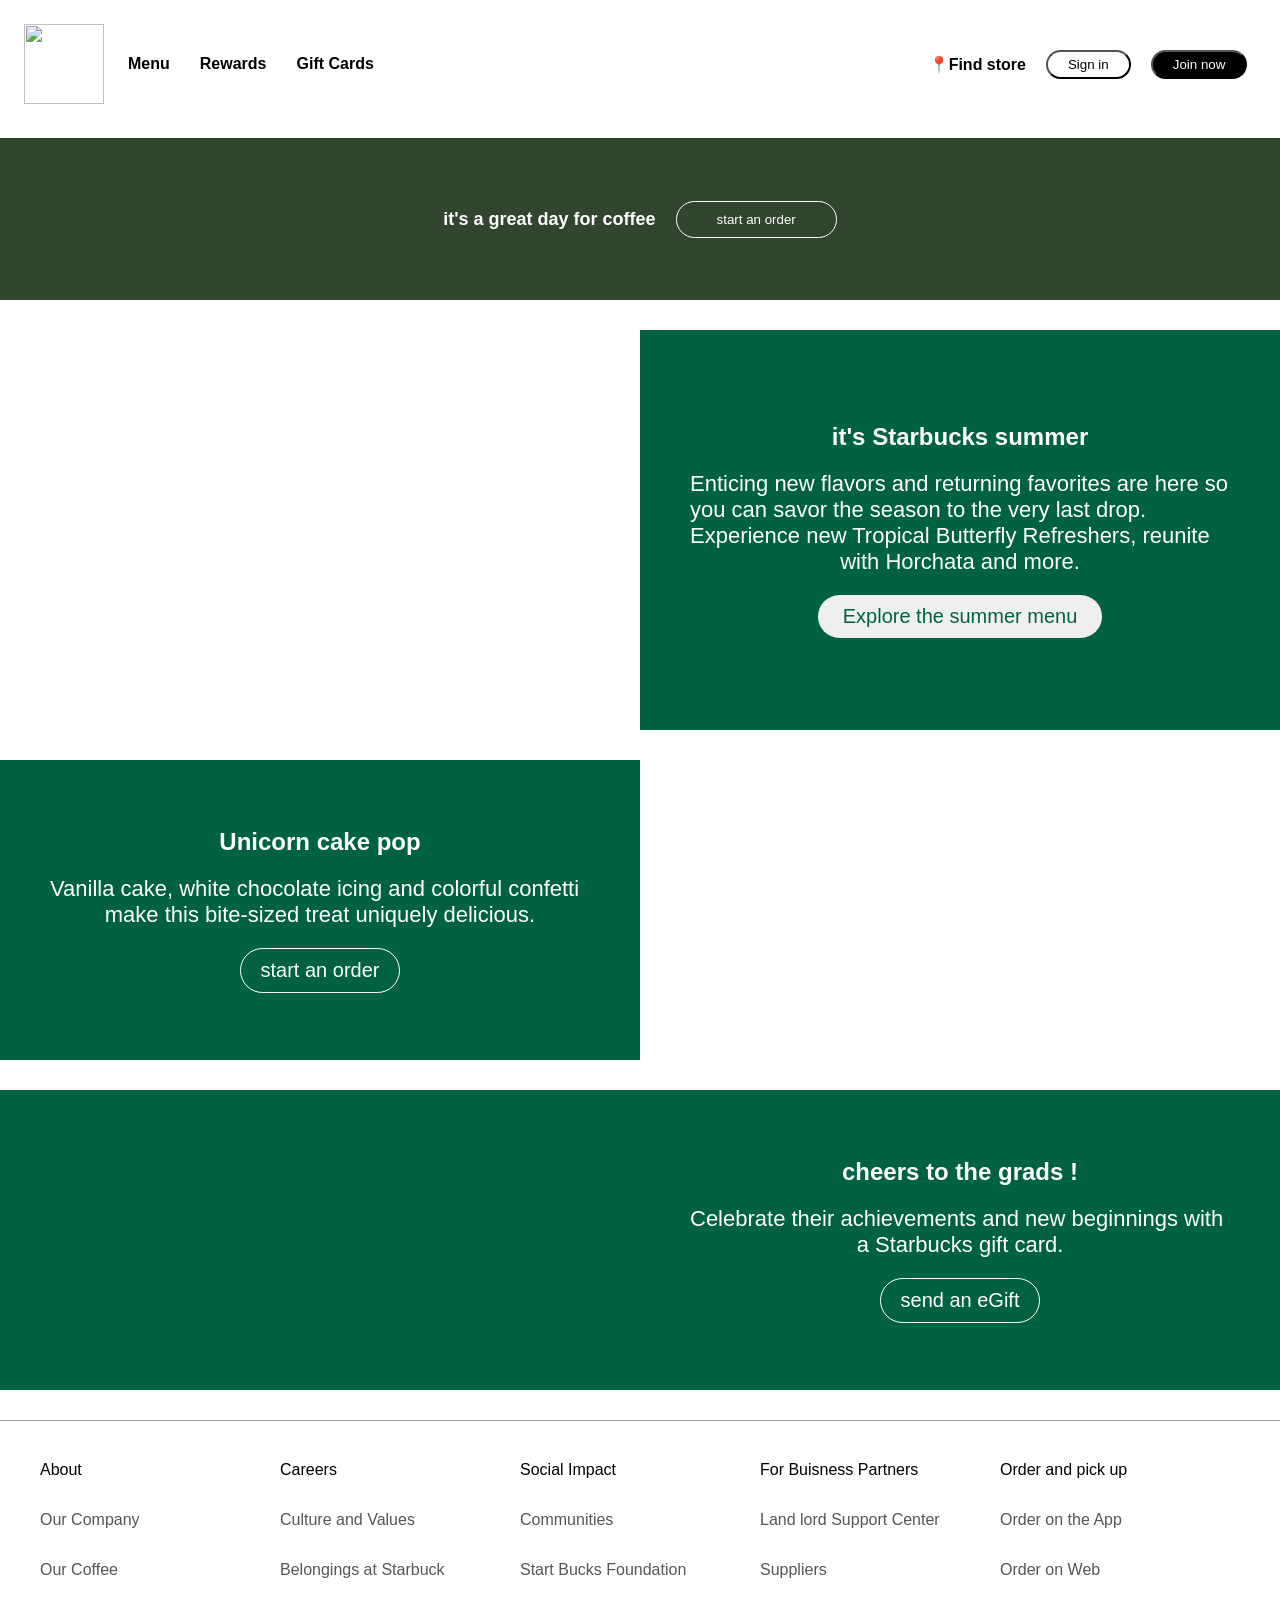
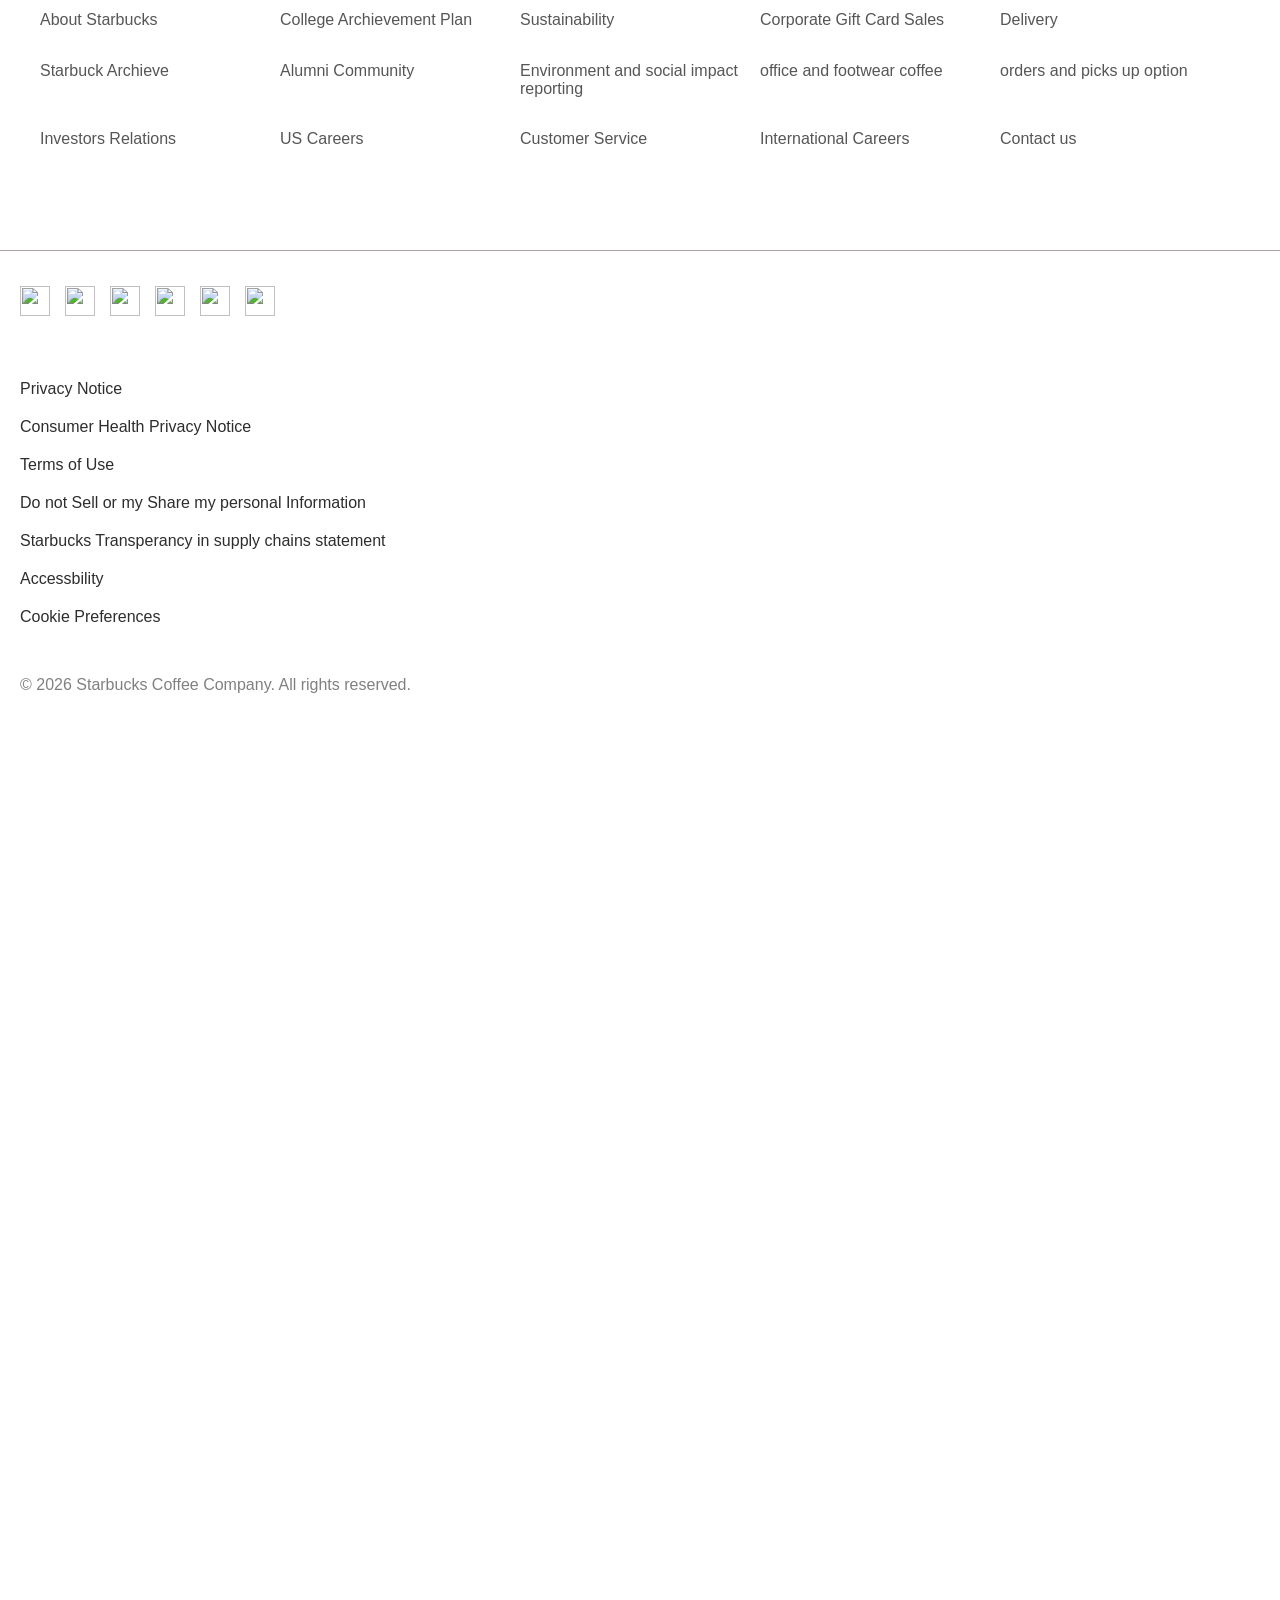
==== index.html @ 0641db35 "Add files via upload" ====
<!DOCTYPE html>
<html lang="en">
<head>
    <meta charset="UTF-8">
    <meta name="viewport" content="width=device-width, initial-scale=1.0">
    <title>Document</title>
    <link rel="stylesheet" href="./style.css">
</head>

<body>

    <header>
        <aside class="aside1">
            <img src="https://images.seeklogo.com/logo-png/16/1/starbucks-logo-png_seeklogo-168511.png" alt="">
        </aside>
        <div class="headcontainer">
        <nav>

            <ul>
                <li><a href="">Menu</a></li>
                <li><a href="">Rewards</a></li>
                <li><a href="">Gift Cards</a></li>
            </ul>

        </nav>
        </div>
        <div class="headcontainer2">
        <aside class="aside2">
            <a href="" id="find">📍Find store</a>
            <button>Sign in</button>
            <button>Join now</button>
        </aside>
        </div>
    </header>
    <main>
        <h2>it's a great day for coffee</h2>
        <button>start an order</button>
    </main>
    <section>
        <div class="child" id="child-1"> </div>
        <div class="child" id="child-2">
            <h2>it's Starbucks summer</h2>
            <p class="para">Enticing new flavors and returning favorites are here
            so you can savor the season to the very last drop.
            Experience new Tropical Butterfly Refreshers, reunite
            with Horchata and more.</p>
            <button>Explore the summer menu</button>
        </div>
        <div class="child" id="child-3">
            <h2>Unicorn cake pop</h2>
            <p class="para">Vanilla cake, white chocolate icing and colorful
                confetti make this bite-sized treat uniquely delicious.
            </p>
            <button>start an order</button>
        </div>
        <div class="child" id="child-4"></div>
        <div class="child" id="child-5"></div>
        <div class="child" id="child-6">
            <h2>cheers to the grads !</h2>
            <p class="para">Celebrate their achievements and new beginnings
                with a Starbucks gift card.
            </p>
            <button>send an eGift</button>
        </div>
        
        <div class="child" id="child-7">
            <h4>About</h4>
            <h4>Careers</h4>
            <h4>Social Impact</h4>
            <h4>For Buisness Partners</h4>
            <h4>Order and pick up</h4>
            <a>Our Company</a>
            <a>Culture and Values</a>
            <a>Communities</a>
            <a>Land lord Support Center</a>
            <a>Order on the App</a>
            <a>Our Coffee</a>
            <a>Belongings at Starbuck</a>
            <a>Start Bucks Foundation</a>
            <a>Suppliers</a>
            <a>Order on Web</a>
            <a>About Starbucks</a>
            <a>College Archievement Plan</a>
            <a>Sustainability</a>
            <a>Corporate Gift Card Sales</a>
            <a>Delivery</a>
            <a>Starbuck Archieve</a>
            <a>Alumni Community</a>
            <a>Environment and social impact reporting</a>
            <a>office and footwear coffee</a>
            <a>orders and picks up option</a>
            <a>Investors Relations</a>
            <a>US Careers</a>
            <a>Customer Service</a>
            <a>International Careers</a>
            <a>Contact us</a>
        </div>
        <div class="child" id="child-8">
            <img src="https://w7.pngwing.com/pngs/879/271/png-transparent-spotify-computer-icons-streaming-media-music-home-icons-hand-logo-music-download.png" alt="">
            <img src="https://e7.pngegg.com/pngimages/634/843/png-clipart-facebook-logo-computer-icons-facebook-facebook-computer-logo.png" alt="">
            <img src="https://www.logologo.com/freelogos/Circular-Pinterest-icon-black.png" alt="">
            <img src="https://image.similarpng.com/file/similarpng/very-thumbnail/2020/07/Instagram-black-and-white-logo-vector-png-(5).png" alt="">
            <img src="https://i.pinimg.com/736x/20/b4/01/20b4013da88d3320bf2b70dad6da27f1.jpg" alt="" id="youtube">
            <img src="https://upload.wikimedia.org/wikipedia/commons/thumb/0/01/X-Logo-Round-Color.png/500px-X-Logo-Round-Color.png" alt="" id="x">
        </div>
        <div class="child" id="child-9">
            <a href="#" id="lastpara">Privacy Notice</a>
            <a href="#" id="lastpara">Consumer Health Privacy Notice</a>
            <a href="#" id="lastpara">Terms of Use</a>
            <a href="#" id="lastpara">Do not Sell or my Share my personal Information </a>
            <a href="#" id="lastpara">Starbucks Transperancy in supply chains statement</a>
            <a href="#" id="lastpara">Accessbility</a>
            <a href="#" id="lastpara">Cookie Preferences</a>
            <p id="footer">© 2026 Starbucks Coffee Company. All rights reserved.</p>
        </div>
    </section>
</body>
</html>
---- style.css ----
*{
    padding: 0px;
    margin: 0px;
    box-sizing: border-box;
    font-family: Arial, Helvetica, sans-serif;
}
body{
    display: flex;
    justify-content: start;
    align-items:center;
    height: 360vh;
    flex-direction: column;
    gap: 30px;
}
header{
    width: 100%;
    height: 12vh;
    display: flex;
    justify-content: space-evenly;
    align-items: center;
}

main{
    width: 100%;
    height: 18vh;
    display: flex;
    flex-direction: row;
    justify-content: center;
    align-items: center;
    gap: 20px;
    background-color: rgb(50, 70, 47);
    color: white;
    font-size: 12px;
}
ul{
    display: flex;
    justify-content:start;
    align-items:end;
    gap: 30px;
}
a{
    text-decoration: none;
    color: black;
    font-weight: 800;
}

li{
    list-style: none;
}


img{
    width: 80px;
    height: 80px;
}

.aside1{
    width: 10%;
    height: 15vh;
    display: flex;
    justify-content: center;
    align-items: center;
    padding-top: 20px;
}
.headcontainer{
    width: 60%;
    height: 15vh;
    display: flex;
    justify-content: start;
    align-items: center;
    padding-top: 20px;
}
.headcontainer2{
    width: 30%;
    height: 15vh;
    display: flex;
    align-items: center;
    justify-content:space-evenly;
    padding-top: 20px;
}
.aside2>button{
    border-radius: 999px;
    padding: 5px 20px;
    background-color: white;
}
.aside2{
    display: flex;
    justify-content: space-evenly;
    align-items: center;
    gap: 20px;
}
section{
    width: 100%;
    height: 200vh;
    display: grid;
    grid-template-columns: 50% 50%;
    grid-template-rows: 400px 300px 300px 400px 100px 100px;
    gap: 30px 0px;
}
.child{
    background-repeat: no-repeat;
    background-size: cover;
    background-position: top;

}



main>button{
    border-radius: 999px;
    padding: 10px 40px;
    color: white;
    background-color: transparent;
    border: 1px solid white;
}
.aside2>button:first-of-type:hover{
    background-color: rgb(207, 203, 203);
}
.aside2>button:last-of-type{
    background-color:black;
    color: white;
}
main>button:hover{
    background-color: #006242;
}
#child-7{
    grid-column: 1/-1;
}

#child-1{
    background-image: url(https://content-prod-live.cert.starbucks.com/binary/v2/asset/137-108112.jpg);
    
}
#child-2{
    background-color: #006242;
    color: white;
    display: flex;
    justify-content: center;
    align-items: center;
    flex-direction: column;
    gap: 10px 30px;
}
.para{
    font-size: 22px;
    padding: 10px 50px;
    text-align-last: center;
}
#child-4{
    background-image: url(https://content-prod-live.cert.starbucks.com/binary/v2/asset/137-108017.jpg);
}

#child-2>button{
    border-radius: 999px;
    padding: 10px 25px;
    color: #006242;
    font-size: 20px;
    border: 0px;
}

#child-3{
    background-color: #006242;
    color: white;
    display: flex;
    justify-content: center;
    align-items: center;
    flex-direction: column;
    gap: 10px 30px;
}
#child-3>button{
    border-radius: 999px;
    padding: 10px 20px;
    background-color: transparent;
    border: 1px solid white;
    color: white;
    font-size: 20px;
}
#child-5{
    background-image: url(https://content-prod-live.cert.starbucks.com/binary/v2/asset/137-108284.jpg);
    background-position: top;
    background-size: contain;
    background-color: #006242;
}

#child-6{
    background-color: #006242;
    color: white;
    display: flex;
    justify-content: center;
    align-items: center;
    flex-direction: column;
    gap: 10px 30px;
}
#child-6>button{
    border-radius: 999px;
    padding: 10px 20px;
    background-color: transparent;
    border: 1px solid white;
    color: white;
    font-size: 20px;
}

#child-7{
    border-top: 1px solid rgb(175, 163, 163);
    display: grid;
    grid-template-columns: repeat(5,20%);
    padding: 40px;
}
#child-7>h4{
    font-weight: 400;
}
#child-7>a{
    color: rgb(87, 85, 85);
    font-weight: 100;
}

#child-8{
    grid-column: 1/-1;
    display: flex;
    justify-content: start;
    align-items: center;
    gap: 0px 15px;
    padding-left: 20px;
    border-top: 1px solid rgb(175, 163, 163);
}
#child-8>img{
    width: 30px;
    height: 30px;
}
#child-9{
    grid-column: 1/-1;
    display: grid;
    gap: 20px 0px;
    padding-left: 20px;
}
#child-9>a{
    font-weight: 500;
    color: rgb(46, 45, 45);
}
#footer{
    padding-top: 30px;
    color: grey;
}
#find:hover{
    color: #006242;
}
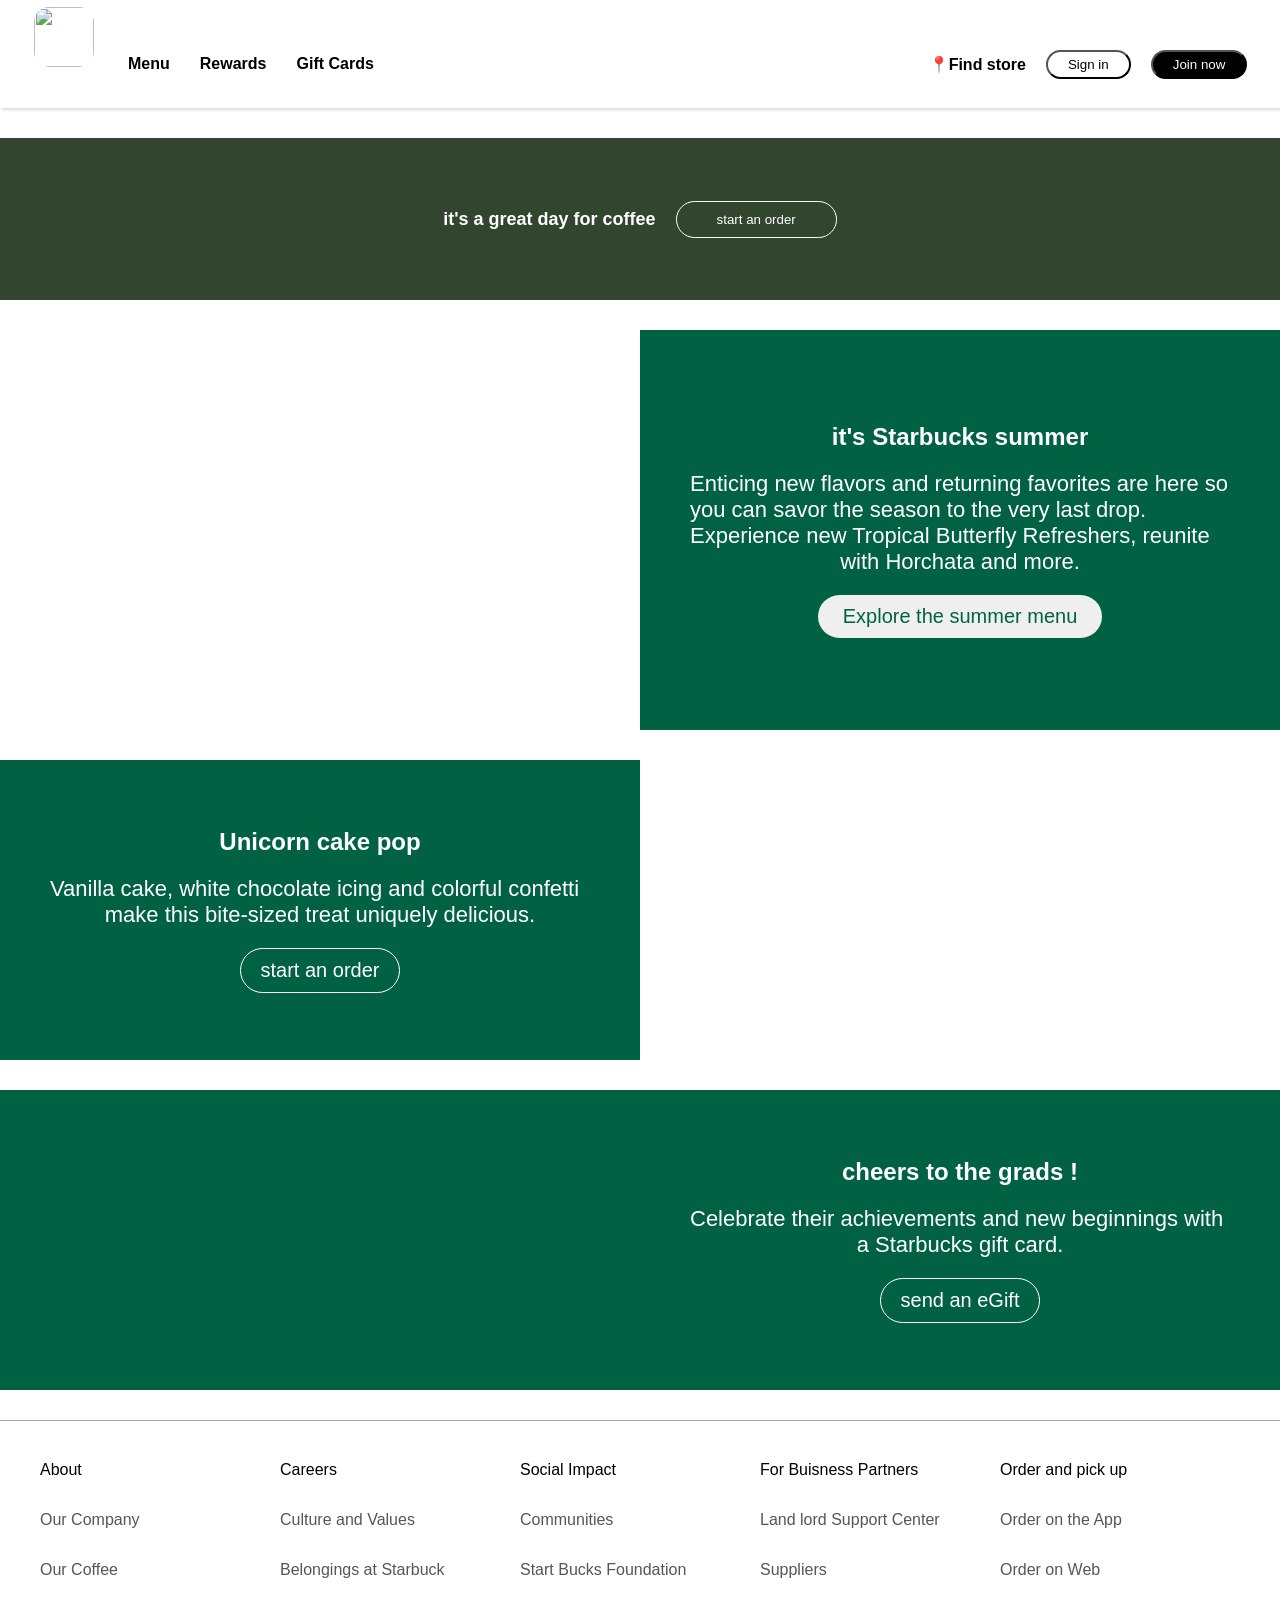
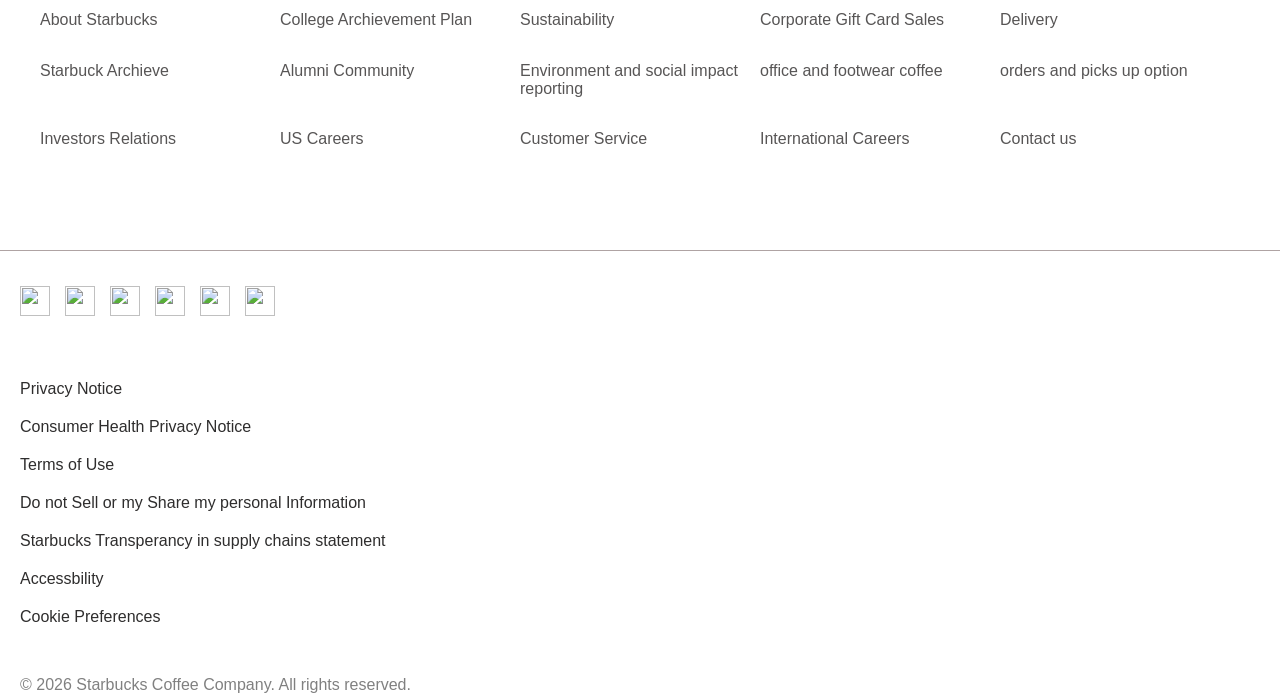
==== commit 5bbeea7c: "Add files via upload" ====
--- a/index.html
+++ b/index.html
@@ -4,37 +4,39 @@
     <meta charset="UTF-8">
     <meta name="viewport" content="width=device-width, initial-scale=1.0">
     <title>Document</title>
-    <link rel="stylesheet" href="./style.css">
+    <link rel="stylesheet" href="./style2.css">
 </head>
 
 <body>
 
     <header>
         <aside class="aside1">
-            <img src="https://images.seeklogo.com/logo-png/16/1/starbucks-logo-png_seeklogo-168511.png" alt="">
+            <a href="./index.html">
+                <img src="https://images.seeklogo.com/logo-png/16/1/starbucks-logo-png_seeklogo-168511.png" alt="" id="brand-logo">
+            </a>
         </aside>
         <div class="headcontainer">
         <nav>
 
             <ul>
-                <li><a href="">Menu</a></li>
-                <li><a href="">Rewards</a></li>
-                <li><a href="">Gift Cards</a></li>
+                <li><a href="./menu.html">Menu</a></li>
+                <li><a href="https://www.starbucks.com/menu/featured/">Rewards</a></li>
+                <li><a href="./gift_cards.html">Gift Cards</a></li>
             </ul>
 
         </nav>
         </div>
         <div class="headcontainer2">
         <aside class="aside2">
-            <a href="" id="find">📍Find store</a>
-            <button>Sign in</button>
-            <button>Join now</button>
+            <a href="./location.html" id="find">📍Find store</a>
+            <a href="./login.html" ><button id="logbtn">Sign in</button></a>
+            <a href="./register.html" ><button id="regbtn">Join now</button></a>
         </aside>
         </div>
     </header>
     <main>
         <h2>it's a great day for coffee</h2>
-        <button>start an order</button>
+        <a href="./menu.html"><button>start an order</button></a>
     </main>
     <section>
         <div class="child" id="child-1"> </div>
@@ -44,14 +46,14 @@
             so you can savor the season to the very last drop.
             Experience new Tropical Butterfly Refreshers, reunite
             with Horchata and more.</p>
-            <button>Explore the summer menu</button>
+            <a href="./summer.html"><button>Explore the summer menu</button></a>
         </div>
         <div class="child" id="child-3">
             <h2>Unicorn cake pop</h2>
             <p class="para">Vanilla cake, white chocolate icing and colorful
                 confetti make this bite-sized treat uniquely delicious.
             </p>
-            <button>start an order</button>
+            <a href="./menu.html"><button>start an order</button></a>
         </div>
         <div class="child" id="child-4"></div>
         <div class="child" id="child-5"></div>
@@ -60,7 +62,7 @@
             <p class="para">Celebrate their achievements and new beginnings
                 with a Starbucks gift card.
             </p>
-            <button>send an eGift</button>
+            <a href="./gift_cards.html"><button>send an eGift</button></a>
         </div>
         
         <div class="child" id="child-7">
@@ -69,31 +71,31 @@
             <h4>Social Impact</h4>
             <h4>For Buisness Partners</h4>
             <h4>Order and pick up</h4>
-            <a>Our Company</a>
-            <a>Culture and Values</a>
-            <a>Communities</a>
-            <a>Land lord Support Center</a>
-            <a>Order on the App</a>
-            <a>Our Coffee</a>
-            <a>Belongings at Starbuck</a>
-            <a>Start Bucks Foundation</a>
-            <a>Suppliers</a>
-            <a>Order on Web</a>
-            <a>About Starbucks</a>
-            <a>College Archievement Plan</a>
-            <a>Sustainability</a>
-            <a>Corporate Gift Card Sales</a>
-            <a>Delivery</a>
-            <a>Starbuck Archieve</a>
-            <a>Alumni Community</a>
-            <a>Environment and social impact reporting</a>
-            <a>office and footwear coffee</a>
-            <a>orders and picks up option</a>
-            <a>Investors Relations</a>
-            <a>US Careers</a>
-            <a>Customer Service</a>
-            <a>International Careers</a>
-            <a>Contact us</a>
+            <a href="">Our Company</a>
+            <a href="">Culture and Values</a>
+            <a href="">Communities</a>
+            <a href="">Land lord Support Center</a>
+            <a href="">Order on the App</a>
+            <a href="">Our Coffee</a>
+            <a href="">Belongings at Starbuck</a>
+            <a href="">Start Bucks Foundation</a>
+            <a href="">Suppliers</a>
+            <a href="">Order on Web</a>
+            <a href="">About Starbucks</a>
+            <a href="">College Archievement Plan</a>
+            <a href="">Sustainability</a>
+            <a href="">Corporate Gift Card Sales</a>
+            <a href="">Delivery</a>
+            <a href="">Starbuck Archieve</a>
+            <a href="">Alumni Community</a>
+            <a href="">Environment and social impact reporting</a>
+            <a href="">office and footwear coffee</a>
+            <a href="">orders and picks up option</a>
+            <a href="">Investors Relations</a>
+            <a href="">US Careers</a>
+            <a href="">Customer Service</a>
+            <a href="">International Careers</a>
+            <a href="">Contact us</a>
         </div>
         <div class="child" id="child-8">
             <img src="https://w7.pngwing.com/pngs/879/271/png-transparent-spotify-computer-icons-streaming-media-music-home-icons-hand-logo-music-download.png" alt="">
--- a/style2.css
+++ b/style2.css
@@ -0,0 +1,1987 @@
+*{
+    padding: 0px;
+    margin: 0px;
+    box-sizing: border-box;
+    font-family: Arial, Helvetica, sans-serif;
+}
+body{
+    display: flex;
+    justify-content: start;
+    align-items:center;
+    flex-direction: column;
+    gap: 30px;
+}
+header{
+    width: 100%;
+    height: 12vh;
+    display: flex;
+    justify-content: space-evenly;
+    align-items: center;
+     box-shadow: rgba(0, 0, 0, 0.15) 1.95px 1.95px 2.6px;
+}
+
+main{
+    width: 100%;
+    height: 18vh;
+    display: flex;
+    flex-direction: row;
+    justify-content: center;
+    align-items: center;
+    gap: 20px;
+    background-color: rgb(50, 70, 47);
+    color: white;
+    font-size: 12px;
+}
+ul{
+    display: flex;
+    justify-content:start;
+    align-items:end;
+    gap: 30px;
+}
+a{
+    text-decoration: none;
+    color: black;
+    font-weight: 800;
+}
+
+li{
+    list-style: none;
+}
+
+
+img{
+    width: 80px;
+    height: 80px;
+}
+
+.aside1{
+    width: 10%;
+    height: 15vh;
+    display: flex;
+    justify-content: center;
+    align-items: start;
+    padding-top: 20px;
+}
+.headcontainer{
+    width: 60%;
+    height: 15vh;
+    display: flex;
+    justify-content: start;
+    align-items: center;
+    padding-top: 20px;
+}
+.headcontainer2{
+    width: 30%;
+    height: 15vh;
+    display: flex;
+    align-items: center;
+    justify-content:space-evenly;
+    padding-top: 20px;
+}
+.aside2 button{
+    border-radius: 999px;
+    padding: 5px 20px;
+    background-color: white;
+}
+.aside2{
+    display: flex;
+    justify-content: space-evenly;
+    align-items: center;
+    gap: 20px;
+}
+section{
+    width: 100%;
+    height: 200vh;
+    display: grid;
+    grid-template-columns: 50% 50%;
+    grid-template-rows: 400px 300px 300px 400px 100px 100px;
+    gap: 30px 0px;
+}
+.child{
+    background-repeat: no-repeat;
+    background-size: cover;
+    background-position: top;
+
+}
+nav a:hover{
+    color: #006242;
+}
+
+
+
+main button{
+    border-radius: 999px;
+    padding: 10px 40px;
+    color: white;
+    background-color: transparent;
+    border: 1px solid white;
+}
+#logbtn:hover{
+    background-color: rgb(207, 203, 203);
+}
+#regbtn{
+    background-color:black;
+    color: white;
+}
+main button:hover{
+    background-color: #006242;
+}
+#child-7{
+    grid-column: 1/-1;
+}
+
+#child-1{
+    background-image: url(https://content-prod-live.cert.starbucks.com/binary/v2/asset/137-110321.jpg);
+    
+}
+#child-2{
+    background-color: #006242;
+    color: white;
+    display: flex;
+    justify-content: center;
+    align-items: center;
+    flex-direction: column;
+    gap: 10px 30px;
+}
+.para{
+    font-size: 22px;
+    padding: 10px 50px;
+    text-align-last: center;
+}
+#child-4{
+    background-image: url(https://content-prod-live.cert.starbucks.com/binary/v2/asset/137-108017.jpg);
+}
+
+#child-2 button{
+    border-radius: 999px;
+    padding: 10px 25px;
+    color: #006242;
+    font-size: 20px;
+    border: 0px;
+}
+#child-2 button:hover{
+    color: white;
+    background-color: #006242;
+    cursor: pointer;
+    border: 1px solid white;
+}
+
+#child-3{
+    background-color: #006242;
+    color: white;
+    display: flex;
+    justify-content: center;
+    align-items: center;
+    flex-direction: column;
+    gap: 10px 30px;
+}
+#child-3 button{
+    border-radius: 999px;
+    padding: 10px 20px;
+    background-color: transparent;
+    border: 1px solid white;
+    color: white;
+    font-size: 20px;
+}
+#child-3 button:hover{
+    color: #006242;
+    background-color: white;
+}
+#child-5{
+    background-image: url(https://content-prod-live.cert.starbucks.com/binary/v2/asset/137-108284.jpg);
+    background-position: top;
+    background-size: contain;
+    background-color: #006242;
+}
+
+#child-6{
+    background-color: #006242;
+    color: white;
+    display: flex;
+    justify-content: center;
+    align-items: center;
+    flex-direction: column;
+    gap: 10px 30px;
+}
+#child-6 button{
+    border-radius: 999px;
+    padding: 10px 20px;
+    background-color: transparent;
+    border: 1px solid white;
+    color: white;
+    font-size: 20px;
+}
+#child-6 button:hover{
+    color: #006242;
+    background-color: white;
+}
+
+#child-7{
+    border-top: 1px solid rgb(175, 163, 163);
+    display: grid;
+    grid-template-columns: repeat(5,20%);
+    padding: 40px;
+}
+#child-7>h4{
+    font-weight: 400;
+}
+#child-7>a{
+    color: rgb(87, 85, 85);
+    font-weight: 100;
+}
+
+#child-8{
+    grid-column: 1/-1;
+    display: flex;
+    justify-content: start;
+    align-items: center;
+    gap: 0px 15px;
+    padding-left: 20px;
+    border-top: 1px solid rgb(175, 163, 163);
+}
+#child-8>img{
+    width: 30px;
+    height: 30px;
+}
+#child-9{
+    grid-column: 1/-1;
+    display: grid;
+    gap: 20px 0px;
+    padding-left: 20px;
+}
+#child-9>a{
+    font-weight: 500;
+    color: rgb(46, 45, 45);
+}
+#login-header{
+    box-shadow: rgba(0, 0, 0, 0.15) 1.95px 1.95px 2.6px;
+    height: 15vh;
+}
+#brand-logo{
+    width: 60px;
+    height: 60px;
+    border-radius: 25%;
+}
+
+
+#sign-container1{
+    width: 60%;
+    height: 150vh;
+}
+.sign-container{
+    display: flex;
+    justify-content: start;
+    align-items: center;
+    flex-direction: column;
+    gap: 40px;
+}
+#sign1{
+    width: 60%;
+    height: 60%;
+}
+
+.sign{
+    display: flex;
+    border: 0px;
+    justify-content: space-around;
+    align-items: center;
+    flex-direction: column;
+    gap: 5px;
+    font-size: 15px;
+    border-radius: 20px;
+    box-shadow: rgba(0, 0, 0, 0.24) 0px 3px 8px;
+}
+.sign a{
+    color: #006242;
+    font-size: 15px;
+}
+#sign2 p{
+    color: rgb(55, 53, 53);
+    font-weight:500;
+}
+input::placeholder{
+    color: rgb(32, 27, 27);
+    font-size: 20px;
+    padding-left: 10px;
+}
+.inp{
+    width: 400px;
+    height: 55px;
+    border-radius: 10px;
+    border: 1px solid gray;
+}
+#check{
+    width: 20px;
+    height: 20px;
+    margin-right: 5px;
+    margin-top: 10px;
+}
+.inp:focus{
+    color: #006242;
+    background-color: rgba(o,#006242,0,0.8);
+}
+#signbtn{
+    width: 80%;
+    height: 10%;
+    display: flex;
+    justify-content: end;
+    align-items: center;
+}
+
+#signbtn button{
+    padding: 20px 40px;
+    border-radius: 50px;
+    border: none;
+    cursor: pointer;
+    color: white;
+    background-color: #006242;
+    box-shadow: rgba(0, 0, 0, 0.24) 0px 3px 8px;
+    margin-bottom: 50px;
+    font-weight: 600;
+}
+
+#below-para{
+    width: 80%;
+    display: flex;
+    justify-content: center;
+    align-items: center;
+    flex-direction: column;
+    gap: 10px;
+}
+#below-para h4{
+    color: #006242;
+}
+#below-para button{
+    padding: 10px 20px;
+    border-radius: 50px;
+    border: none;
+    cursor: pointer;    
+    color: #006242;
+    border:1px #006242 solid;
+    margin-top: 10px;
+}
+
+#sign-container2{
+    width: 60%;
+    height: 280vh;
+}
+
+#sign2{
+    width: 60%;
+    height: 90%;
+    box-shadow: rgba(0, 0, 0, 0.24) 0px 3px 8px;
+}
+
+.Gift-fields {
+    display: none;
+    margin-top: 10px;
+}
+
+.Gift-fields input {
+    display: block;
+    width: 300px;
+    padding: 10px;
+    margin-bottom: 10px;
+    border-radius: 10px;
+}
+input[type="checkbox"] {
+    accent-color:#006242;
+}
+.grey-text{
+    color:rgb(106, 102, 102);
+}
+#map-box{
+    width: 100%;
+    height: 90vh;
+    display: flex;
+}
+#map-content{
+    width: 40%;
+    height: 100%;
+    display: flex;
+    justify-content: start;
+    align-items: center;
+    flex-direction: column;
+    gap: 20px;
+}
+#map{
+    width: 60%;
+    height: 100%;
+}
+#map iframe{
+    width: 100%;
+    height: 100%;
+}
+#button-container{
+    width: 55%;
+    height: 6%;
+    padding: 10px 20px;
+    border-radius: 50px;
+    margin-top: 10px;
+    display: flex;
+    justify-content: center;
+    align-items: center;
+}
+
+#button-container button{
+    padding: 10px 50px;
+    border-radius: 50px;
+    color: #006242;
+    border: 1px solid;
+    
+}
+#button-container button:first-child{
+    color: white;
+    background-color: #006242;
+}
+
+#search-container{
+    width: 80%;
+    height: 10%;
+    display: flex;
+    justify-content: center;
+    align-items: center;
+    gap: 5px;
+}
+
+#search-container input{
+    width: 70%;
+    height: 50%;
+    border: 0px;
+    border-bottom: 1px solid;
+}
+#search-container button{
+    padding: 10px 20px;
+    border-radius: 50px;
+    color: #006242;
+    border: 1px solid;
+}
+#search-container input:focus{
+    border-color: #006242;
+}
+
+#search-container2{
+    width: 80%;
+    height: 20%;
+    display: flex;
+    justify-content: center;
+    align-items: start;
+    flex-direction: column;
+    gap: 20px;
+}
+#search-container3{
+    width: 80%;
+    height: 30%;
+    display: flex;
+    justify-content: center;
+    align-items: start;
+    flex-direction: column;
+    gap: 20px;
+}
+#search-container3 a{
+    color: #006242;
+    font-weight: 500;
+}
+
+
+#sec-nav{
+    width: 80%;
+    height:1%;
+    display: flex;
+    justify-content: start;
+    align-items: start;
+}
+#sec-nav nav{
+    width: 50%;
+    height: 100%;
+    display: flex;
+    justify-content: start;
+    align-items: center;
+    gap: 20px;
+    
+}
+#sec-nav a{
+    font-weight: 500;
+    color: grey;
+}
+#menu-content{
+    width: 100%;
+    height: 250vh;
+    display: flex;
+    border-top: 1px solid grey;
+}
+
+#menu-content aside{
+    width: 30%;
+    height: 100%;
+    display: flex;
+    justify-content: start;
+    align-items: end;
+    flex-direction: column;
+    gap: 20px;
+    padding: 20px;
+}
+
+#menus{
+    width:70%;
+    height: 100%;
+}
+#sidebar{
+    width: 70%;
+    height: 100%;
+    display: flex;
+    flex-direction: column;
+    justify-content: start;
+    align-items: start;
+    gap: 20px;
+}
+#sidebar a{
+    font-size: 15px;
+    font-weight: 500;
+    color: gray;
+}
+.box{
+    width: 100%;
+    height: 20%;
+    display: flex;
+    flex-direction: column;
+}
+
+#box-1 div{
+    width: 20%;
+    height: 100%;
+    display: flex;
+    flex-direction: column;
+    justify-content: center;
+    align-items: start;
+    gap :20px;
+    padding-left: 30px;
+}
+#box-1 a{
+    font-weight: 500;
+    color: grey;
+}
+.juice{
+    width: 25%;
+    height: 100%;
+    display: flex;
+    justify-content: space-evenly;
+    align-items: center;
+    flex-direction: column;
+    gap: 10px;
+}
+.juice a{
+    font-weight: 500;
+    font-size: 20px;
+    margin-left: 20px;
+    text-align-last:center;
+}
+#box-2,#box-3,#box-4{
+    display: flex;
+    justify-content: start;
+    align-items: center;
+    flex-direction: row;
+    gap:10px;
+}
+
+.box img{
+    width: 150px;
+    height: 150px;
+    border-radius: 50%;
+}
+#Gift{
+    width: 100%;
+    height: 300vh;
+}
+.Gift-section{
+    width: 100%;
+    height: 40%;
+}
+#Gift-section-1{
+    height: 100vh;
+    display: flex;
+    justify-content: center;
+    align-items: center;
+    background-color: rgb(239, 245, 241);
+}
+#Gift-section-2{
+    height: 60vh;
+    display: flex;
+    justify-content: center;
+    align-items: center;
+    gap: 10px;
+}
+.Gift-face{
+    width: 30%;
+    height: 100%;
+    display: flex;
+    justify-content: start;
+    align-items: center;
+    flex-direction: column;
+    gap: 20px;
+    color: rgb(48, 47, 47);
+}
+.Gift-face img{
+    width: 90%;
+    height: 80%;
+}
+.Gift-face h1{
+    font-size: 50px;
+    margin-left: 10px;
+    text-align-last: center;
+}
+.Gift-face p{
+    font-size: 18px;
+}
+.Gift-face a:last-child{
+    color: #006242;
+    font-weight: 500;
+    text-decoration: underline;
+}
+#cup{
+    margin-top: 30px;
+    width: 70px;
+    height: 70px;
+    transition: all 0.3s ease ;
+
+}
+
+#cup:hover{
+    transform: translateY(-8px);
+}
+.glogo{
+    width: 24%;
+    height: 100%;
+    display: flex;
+    flex-direction: column;
+    justify-content: center;
+    align-items: center;
+    gap: 20px;
+
+}
+.glogo p{
+    text-align-last: center;
+    color: rgb(45, 45, 45);
+}
+.glogo button{
+    padding: 10px 50px;
+    border-radius: 50px;
+    color: #006242;
+    border-color: 1px solid #006242 ;
+    background-color: white;
+}
+#Gift-section-3{
+    display: flex;
+    flex-direction: column;
+    gap: 20px;
+    margin-bottom: 20px;
+}
+.gift-card{
+    width: 100%;
+    height: 30%;
+    display: flex;
+    flex-direction:column;
+    gap: 10px;
+    
+}
+.gift-card div{
+    width: 100%;
+    height: 100%;
+    display: flex;
+    justify-content: start;
+    align-items: center;
+    gap: 10px;
+}
+.gift-card h4{
+    margin-left: 30px;
+    color: rgb(42, 41, 41);
+}
+.gift-card img{
+    width: 250px;
+    height: 150px;
+    margin-left: 30px;
+    box-shadow: rgba(50, 50, 93, 0.25) 0px 6px 12px -2px, rgba(0, 0, 0, 0.3) 0px 3px 7px -3px;
+    transition: all 0.2s ease;
+    border-radius: 10px;
+}
+.gift-card img:hover{
+    transform: translateY(-5px);
+}
+.reward-content{
+    width: 100%;
+    height: 350vh;
+}
+#reward-block1{
+    width: 100%;
+    height: 100vh;
+    background-color: rgb(245, 235, 225);
+    display: flex;
+
+}
+.reward-face{
+    width: 50%;
+    height: 100%;
+    display: flex;
+    flex-direction: column;
+    justify-content: center;
+    align-items: center;
+    gap: 20px;
+    
+}
+.reward-face button{
+    padding: 10px 50px;
+    border-radius: 50px;
+    color:white;
+    background-color: #006242;
+    border-color: 1px solid #006242 ;
+}
+.reward-face h3{
+    color: rgb(148, 66, 66);
+}
+.reward-face h1{
+    font-size: 50px;
+    text-align-last: center;
+    margin-left: 20px;
+    word-spacing: 10px;
+    color: #011a12;
+}
+.reward-face img{
+    width: 450px;
+    height: 500px;
+}
+#reward-block2{
+    width: 100%;
+    height: 80vh;
+    color: rgb(103, 98, 98);
+    font-weight: 500;
+}
+#reward-block2 div:first-of-type{
+    width: 100%;
+    height: 30%;
+    display: flex;
+    justify-content: center;
+    align-items: center;
+    flex-direction: column;
+    gap: 10px;
+}
+#reward-block2 div:last-of-type{
+    width: 100%;
+    height: 70%;
+    display: flex;
+    justify-content: center;
+    align-items: center;
+}
+#reward-block2 div:last-of-type>div{
+    width: 30%;
+    height: 100%;
+    display: flex;
+    flex-direction: column;
+    justify-content: center;
+    align-items: center;
+    gap :10px;
+}
+#reward-block2 h2,h3{
+    color: #011a12;
+}
+
+#reward-block3{
+    width: 100%;
+    height: 150vh;
+}
+#reward-block3 div:first-of-type{
+    width: 100%;
+    height: 20%;
+    display: flex;
+    justify-content: center;
+    align-items: center;
+    flex-direction: column;
+    gap: 20px;
+}
+#reward-block3 div:first-of-type h2{
+    color: #011a12;
+}
+#reward-block3 div:first-of-type p{
+    color: rgb(72, 71, 71);
+    font-weight: 500;
+}
+
+#reward-block3 div:last-of-type{
+    width: 100%;
+    height: 80%;
+    background-image: url(./images/status.png);
+    background-repeat: no-repeat;
+    background-position: center;
+    background-size: contain;
+}
+#reward-block4{
+    width: 100%;
+    height: 90vh;
+}
+#reward-block4 div:first-of-type{
+     width: 100%;
+    height: 20%;
+    display: flex;
+    justify-content: center;
+    align-items: center;
+    flex-direction: column;
+    gap: 20px;
+}
+#reward-block4 div:first-of-type h2{
+    color: #011a12;
+}
+#reward-block4 div:first-of-type p{
+    color: rgb(72, 71, 71);
+    font-weight: 500;
+}
+#reward-block4 div:last-of-type{
+    width: 100%;
+    height: 80%;
+    display: flex;
+    justify-content: center;
+    align-items: center;
+}
+#reward-block4 div img{
+    width: 750px;
+    height: 300px;
+}
+#reward-block5{
+    width: 100%;
+    height: 80vh;
+    display: flex;
+    justify-content: center;
+    align-items: center;
+}
+#image-box{
+    width: 80%;
+    height: 70%;
+    border-radius: 30px;
+    display: flex;
+    background-color: rgb(245, 235, 225);
+
+
+}
+#img-holder{
+    width: 50%;
+    height: 100%;
+    display: flex;
+    justify-content: center;
+    align-items: center;
+}
+#img-holder img{
+    width: 420px;
+    height: 300px;
+}
+#img-content{
+    width: 50%;
+    height: 100%;
+    display: flex;
+    justify-content: center;
+    align-items: center;
+    flex-direction: column;
+    gap: 10px;
+}
+#img-content>div:last-child{
+    width: 90%;
+    height: 40%;
+    display: flex;
+    justify-content: center;
+    align-items: center;
+}
+#img-content a{
+    font-weight: 600;
+    color: #011a12;
+    word-spacing: 1px;
+    text-decoration: underline;
+}
+.icon{
+    width: 50%;
+    height: 100%;
+    display: flex;
+    flex-direction: column;
+    justify-content: center;
+    align-items: center;
+    gap:5px;
+}
+.icon img{
+    width: 50px;
+    height: 50px;
+}
+.icon div{
+    width: 70%;
+    height: 20%;
+}
+#summer-section{
+    width: 100%;
+    height: 400vh;
+    display: grid;
+    grid-template-columns: 1fr 1fr;
+    grid-template-rows: 200px 750px 750px 750px 750px 750px 750px   750px 750px 750px;
+    gap: 20px 30px;
+}
+.summer-card{
+    width: 100%;
+    height: 100%;
+
+}
+#summer-card-1{
+    grid-column: 1/-1;
+    display: flex;
+    justify-content: center;
+    align-items: center;
+    font-size: 25px;
+    flex-direction: column;
+    color:#006242
+}
+.summer-card button{
+    padding: 10px 50px;
+    border-radius: 50px;
+    color:white;
+    background-color: #006242;
+    border-color: 1px solid #006242 ;
+}
+
+#summer-card-2 div:first-child{
+    background-image: url(https://content-prod-live.cert.starbucks.com/binary/v2/asset/137-110490.jpg);
+    background-position: center;
+    background-repeat: no-repeat;
+    background-size: cover;
+    width: 100%;
+    height: 70%;
+}
+#summer-card-2 div:last-of-type{
+    width: 100%;
+    height: 30%;
+    background-color: rgb(245, 235, 225);;
+    display: flex;
+    justify-content: space-evenly;
+    align-items: center;
+    flex-direction: column;
+    color: #006242;
+}
+#summer-card-2 button{
+    background-color: white;
+    border: none;
+    cursor: pointer;    
+    color: #006242;
+    border:1px #006242 solid;
+}
+.summer-card p{
+    font-size: 18px;
+    font-weight: 500;
+}
+
+
+
+#summer-card-3 div:first-child{
+    background-image: url(https://content-prod-live.cert.starbucks.com/binary/v2/asset/137-110491.jpg);
+    background-position: center;
+    background-repeat: no-repeat;
+    background-size: cover;
+    width: 100%;
+    height: 70%;
+
+}
+#summer-card-3 div:last-of-type{
+    width: 100%;
+    height: 30%;
+    background-color:rgb(245, 235, 225);
+    display: flex;
+    justify-content: space-evenly;
+    align-items: center;
+    flex-direction: column;
+    color: #006242;
+}
+#summer-card-3 button{
+    background-color: white;
+    border: none;
+    cursor: pointer;    
+    color: #006242;
+    border:1px #006242 solid;
+}
+#summer-card-4{
+    grid-column: 1/-1;
+    display: flex;
+    flex-direction: row;
+}
+#summer-card-4 >div{
+    width: 50%;
+    height: 100%;
+
+}
+#summer-card-4 >div:first-child{
+    background-image: url(https://content-prod-live.cert.starbucks.com/binary/v2/asset/137-110354.jpg);
+    background-position: center;
+    background-repeat: no-repeat;
+    background-size: cover;
+}
+#summer-card-4 >div:last-child{
+    background-color:#006242;
+    display: flex;
+    justify-content: center;
+    align-items: center;
+    flex-direction: column;
+    gap: 10px;
+    font-size: 30px;
+    color: white;
+    text-align: center;
+}
+#summer-card-4 button{
+    border: 1px solid white;
+
+}
+
+#summer-card-5 div:first-child{
+    background-image: url(https://content-prod-live.cert.starbucks.com/binary/v2/asset/137-110364.jpg);
+    background-position: center;
+    background-repeat: no-repeat;
+    background-size: cover;
+    width: 100%;
+    height: 70%;
+    
+}
+#summer-card-5 div:last-of-type{
+    width: 100%;
+    height: 30%;
+    background-color: rgb(245, 235, 225);;
+    display: flex;
+    justify-content: space-evenly;
+    align-items: center;
+    flex-direction: column;
+    color:white;
+    background-color: #006242;
+}
+#summer-card-5 button{
+    border: none;
+    cursor: pointer;    
+    color:white;
+    border:1px solid white;
+}
+
+
+#summer-card-6 div:first-child{
+    background-image: url(https://content-prod-live.cert.starbucks.com/binary/v2/asset/137-110363.jpg);
+    background-position: center;
+    background-repeat: no-repeat;
+    background-size: cover;
+    width: 100%;
+    height: 70%;
+    
+}
+#summer-card-6 div:last-of-type{
+    width: 100%;
+    height: 30%;
+    background-color: rgb(245, 235, 225);;
+    display: flex;
+    justify-content: space-evenly;
+    align-items: center;
+    flex-direction: column;
+    color:white;
+    background-color: #006242;
+}
+#summer-card-6 button{
+    border: none;
+    cursor: pointer;    
+    color:white;
+    border:1px solid white;
+}
+
+
+#summer-card-7 div:first-child{
+    background-image: url(https://content-prod-live.cert.starbucks.com/binary/v2/asset/137-110507.jpg);
+    background-position: center;
+    background-repeat: no-repeat;
+    background-size: cover;
+    width: 100%;
+    height: 70%;
+    
+}
+#summer-card-7 div:last-of-type{
+    width: 100%;
+    height: 30%;
+    background-color: rgb(245, 235, 225);;
+    display: flex;
+    justify-content: space-evenly;
+    align-items: center;
+    flex-direction: column;
+    color: #006242;
+}
+#summer-card-7 button{
+    background-color: white;
+    border: none;
+    cursor: pointer;    
+    color: #006242;
+    border:1px #006242 solid;
+}
+
+#summer-card-8 div:first-child{
+    background-image: url(https://content-prod-live.cert.starbucks.com/binary/v2/asset/137-110508.jpg);
+    background-position: center;
+    background-repeat: no-repeat;
+    background-size: cover;
+    width: 100%;
+    height: 70%;
+    
+}
+#summer-card-8 div:last-of-type{
+    width: 100%;
+    height: 30%;
+    background-color: rgb(245, 235, 225);;
+    display: flex;
+    justify-content: space-evenly;
+    align-items: center;
+    flex-direction: column;
+    color: #006242;
+}
+#summer-card-8 button{
+    background-color: white;
+    border: none;
+    cursor: pointer;    
+    color: #006242;
+    border:1px #006242 solid;
+}
+
+#summer-card-9 div:first-child{
+    background-image: url(https://content-prod-live.cert.starbucks.com/binary/v2/asset/137-110412.jpg);
+    background-position: center;
+    background-repeat: no-repeat;
+    background-size: cover;
+    width: 100%;
+    height: 70%;
+    
+}
+#summer-card-9 div:last-of-type{
+    width: 100%;
+    height: 30%;
+    background-color: rgb(245, 235, 225);;
+    display: flex;
+    justify-content: space-evenly;
+    align-items: center;
+    flex-direction: column;
+    color: #006242;
+}
+#summer-card-9 button{
+    background-color: white;
+    border: none;
+    cursor: pointer;    
+    color: #006242;
+    border:1px #006242 solid;
+}
+#summer-card-10 div:first-child{
+    background-image: url(https://content-prod-live.cert.starbucks.com/binary/v2/asset/137-110412.jpg);
+    background-position: center;
+    background-repeat: no-repeat;
+    background-size: cover;
+    width: 100%;
+    height: 70%;
+    
+}
+#summer-card-10 div:last-of-type{
+    width: 100%;
+    height: 30%;
+    background-color: rgb(245, 235, 225);;
+    display: flex;
+    justify-content: space-evenly;
+    align-items: center;
+    flex-direction: column;
+    color: #006242;
+}
+#summer-card-10 button{
+    background-color: white;
+    border: none;
+    cursor: pointer;    
+    color: #006242;
+    border:1px #006242 solid;
+}
+
+#foot{
+    grid-column: 1/-1;
+
+}
+
+#footer{
+    padding-top: 30px;
+    color: grey;
+}
+#find:hover{
+    color: #006242;
+    border-color: #006242;
+}
+
+/* =========================================================
+   MOBILE RESPONSIVENESS
+   Existing desktop styles are kept unchanged above.
+   ========================================================= */
+
+@media (max-width: 768px) {
+
+    html,
+    body {
+        width: 100%;
+        max-width: 100%;
+        overflow-x: hidden;
+    }
+
+    body {
+        gap: 15px;
+    }
+
+    /* ---------- Header / Navigation ---------- */
+
+    header {
+        width: 100%;
+        min-height: 70px;
+        height: auto;
+        padding: 10px 15px;
+        justify-content: space-between;
+        gap: 10px;
+    }
+
+    .aside1 {
+        width: auto;
+        height: auto;
+        padding-top: 0;
+    }
+
+    .headcontainer {
+        width: auto;
+        height: auto;
+        padding-top: 0;
+        flex: 1;
+    }
+
+    .headcontainer nav ul {
+        gap: 12px;
+        flex-wrap: wrap;
+    }
+
+    .headcontainer nav a {
+        font-size: 13px;
+    }
+
+    .headcontainer2 {
+        width: auto;
+        height: auto;
+        padding-top: 0;
+        gap: 8px;
+    }
+
+    .aside2 {
+        gap: 8px;
+    }
+
+    .aside2 button {
+        padding: 6px 12px;
+        font-size: 12px;
+    }
+
+    header img {
+        width: 50px;
+        height: 50px;
+    }
+
+    /* ---------- Top announcement / main ---------- */
+
+    main {
+        height: auto;
+        min-height: 120px;
+        padding: 20px 15px;
+        flex-direction: column;
+        text-align: center;
+        gap: 12px;
+    }
+
+    main button {
+        padding: 8px 22px;
+        font-size: 13px;
+    }
+
+    /* ---------- Home section ---------- */
+
+    section {
+        width: 100%;
+        height: auto;
+        display: grid;
+        grid-template-columns: 1fr;
+        grid-template-rows: none;
+        gap: 0;
+    }
+
+    .child {
+        width: 100%;
+        min-height: 320px;
+    }
+
+    #child-1 {
+        min-height: 320px;
+        background-position: center;
+    }
+
+    #child-2,
+    #child-3,
+    #child-6 {
+        min-height: 320px;
+        padding: 35px 20px;
+        text-align: center;
+    }
+
+    #child-4 {
+        min-height: 320px;
+        background-position: center;
+    }
+
+    #child-5 {
+        min-height: 320px;
+        background-size: cover;
+        background-position: center;
+    }
+
+    #child-7 {
+        grid-column: 1;
+        min-height: auto;
+        display: grid;
+        grid-template-columns: 1fr 1fr;
+        gap: 25px 15px;
+        padding: 30px 20px;
+    }
+
+    #child-8,
+    #child-9 {
+        grid-column: 1;
+    }
+
+    #child-8 {
+        min-height: 70px;
+        padding: 15px 20px;
+        flex-wrap: wrap;
+    }
+
+    #child-9 {
+        min-height: auto;
+        padding: 20px;
+        gap: 15px;
+    }
+
+    .para {
+        font-size: 17px;
+        padding: 10px 5px;
+    }
+
+    #child-2 button,
+    #child-3 button,
+    #child-6 button {
+        font-size: 15px;
+        padding: 9px 20px;
+    }
+
+    /* ---------- Login / Sign-up ---------- */
+
+    #login-header {
+        height: auto;
+        min-height: 70px;
+    }
+
+    #brand-logo {
+        width: 50px;
+        height: 50px;
+    }
+
+    #sign-container1,
+    #sign-container2 {
+        width: 100%;
+        height: auto;
+        min-height: 100vh;
+        padding: 20px 15px;
+    }
+
+    #sign1,
+    #sign2 {
+        width: 100%;
+        height: auto;
+        min-height: 500px;
+        padding: 25px 15px;
+    }
+
+    .sign {
+        width: 100%;
+        gap: 10px;
+        padding: 25px 15px;
+    }
+
+    .inp {
+        width: 100%;
+        max-width: 400px;
+        height: 50px;
+    }
+
+    input::placeholder {
+        font-size: 16px;
+    }
+
+    #signbtn {
+        width: 100%;
+        height: auto;
+        justify-content: center;
+    }
+
+    #signbtn button {
+        padding: 14px 30px;
+        margin-bottom: 25px;
+    }
+
+    #below-para {
+        width: 100%;
+        text-align: center;
+    }
+
+    .Gift-fields input {
+        width: 100%;
+        max-width: 300px;
+    }
+
+    /* ---------- Store locator / Map ---------- */
+
+    #map-box {
+        width: 100%;
+        height: auto;
+        min-height: 900px;
+        flex-direction: column;
+    }
+
+    #map-content {
+        width: 100%;
+        height: auto;
+        min-height: 450px;
+        padding: 15px;
+        gap: 15px;
+    }
+
+    #map {
+        width: 100%;
+        height: 450px;
+    }
+
+    #button-container {
+        width: 100%;
+        height: auto;
+        padding: 5px;
+        margin-top: 5px;
+    }
+
+    #button-container button {
+        width: 50%;
+        padding: 9px 10px;
+        font-size: 13px;
+    }
+
+    #search-container {
+        width: 100%;
+        height: auto;
+        min-height: 55px;
+    }
+
+    #search-container input {
+        width: 70%;
+        height: 45px;
+    }
+
+    #search-container button {
+        padding: 9px 15px;
+    }
+
+    #search-container2,
+    #search-container3 {
+        width: 100%;
+        height: auto;
+        padding: 10px 5px;
+    }
+
+    #sec-nav {
+        width: 100%;
+        height: auto;
+        padding: 10px 15px;
+    }
+
+    #sec-nav nav {
+        width: 100%;
+        gap: 12px;
+        flex-wrap: wrap;
+    }
+
+    /* ---------- Menu ---------- */
+
+    #menu-content {
+        width: 100%;
+        height: auto;
+        min-height: 100vh;
+        flex-direction: column;
+    }
+
+    #menu-content aside {
+        width: 100%;
+        height: auto;
+        align-items: start;
+        padding: 20px;
+        border-bottom: 1px solid #ddd;
+    }
+
+    #sidebar {
+        width: 100%;
+        height: auto;
+        flex-direction: row;
+        flex-wrap: wrap;
+        gap: 12px 20px;
+    }
+
+    #menus {
+        width: 100%;
+        height: auto;
+        padding: 0 15px;
+    }
+
+    .box {
+        width: 100%;
+        height: auto;
+        min-height: 300px;
+        margin-bottom: 25px;
+    }
+
+    #box-1 div {
+        width: 100%;
+        height: auto;
+        padding: 20px;
+    }
+
+    #box-2,
+    #box-3,
+    #box-4 {
+        flex-wrap: wrap;
+        justify-content: center;
+        gap: 20px;
+        padding: 15px 0;
+    }
+
+    .juice {
+        width: 45%;
+        min-width: 130px;
+        height: auto;
+        gap: 8px;
+    }
+
+    .juice a {
+        font-size: 15px;
+        margin-left: 0;
+    }
+
+    .box img {
+        width: 110px;
+        height: 110px;
+    }
+
+    /* ---------- Gift cards ---------- */
+
+    #Gift {
+        width: 100%;
+        height: auto;
+    }
+
+    .Gift-section {
+        width: 100%;
+        height: auto;
+    }
+
+    #Gift-section-1 {
+        height: auto;
+        min-height: 450px;
+        padding: 25px 15px;
+    }
+
+    #Gift-section-2 {
+        height: auto;
+        min-height: 700px;
+        padding: 30px 15px;
+        flex-direction: column;
+        gap: 30px;
+    }
+
+    .Gift-face {
+        width: 100%;
+        height: auto;
+        text-align: center;
+    }
+
+    .Gift-face img {
+        width: 90%;
+        max-width: 400px;
+        height: auto;
+        max-height: 300px;
+        object-fit: contain;
+    }
+
+    .Gift-face h1 {
+        font-size: 32px;
+        margin-left: 0;
+    }
+
+    .Gift-face p {
+        font-size: 16px;
+        padding: 0 15px;
+    }
+
+    .glogo {
+        width: 100%;
+        height: auto;
+        padding: 20px;
+    }
+
+    .glogo button {
+        padding: 10px 35px;
+    }
+
+    #Gift-section-3 {
+        height: auto;
+        padding: 20px 15px;
+    }
+
+    .gift-card {
+        width: 100%;
+        height: auto;
+    }
+
+    .gift-card div {
+        height: auto;
+        flex-wrap: wrap;
+        justify-content: center;
+    }
+
+    .gift-card h4 {
+        width: 100%;
+        margin-left: 0;
+        text-align: center;
+    }
+
+    .gift-card img {
+        width: 200px;
+        height: 120px;
+        margin-left: 0;
+    }
+
+    /* ---------- Rewards ---------- */
+
+    .reward-content {
+        width: 100%;
+        height: auto;
+    }
+
+    #reward-block1 {
+        width: 100%;
+        height: auto;
+        min-height: 750px;
+        flex-direction: column-reverse;
+        padding: 30px 15px;
+    }
+
+    .reward-face {
+        width: 100%;
+        height: auto;
+        min-height: 300px;
+        text-align: center;
+    }
+
+    .reward-face h1 {
+        font-size: 34px;
+        margin-left: 0;
+        word-spacing: 4px;
+    }
+
+    .reward-face img {
+        width: 90%;
+        max-width: 350px;
+        height: auto;
+        max-height: 400px;
+        object-fit: contain;
+    }
+
+    .reward-face button {
+        padding: 10px 35px;
+    }
+
+    #reward-block2 {
+        height: auto;
+        min-height: 900px;
+        padding: 30px 15px;
+    }
+
+    #reward-block2 div:first-of-type {
+        height: auto;
+        min-height: 180px;
+        text-align: center;
+    }
+
+    #reward-block2 div:last-of-type {
+        height: auto;
+        flex-direction: column;
+        gap: 40px;
+    }
+
+    #reward-block2 div:last-of-type > div {
+        width: 100%;
+        height: auto;
+        text-align: center;
+    }
+
+    #reward-block3 {
+        height: auto;
+        min-height: 700px;
+        padding: 30px 15px;
+    }
+
+    #reward-block3 div:first-of-type {
+        height: auto;
+        min-height: 180px;
+        text-align: center;
+    }
+
+    #reward-block3 div:last-of-type {
+        height: 450px;
+        background-size: contain;
+    }
+
+    #reward-block4 {
+        height: auto;
+        min-height: 550px;
+        padding: 30px 15px;
+    }
+
+    #reward-block4 div:first-of-type {
+        height: auto;
+        min-height: 180px;
+        text-align: center;
+    }
+
+    #reward-block4 div:last-of-type {
+        height: auto;
+    }
+
+    #reward-block4 div img {
+        width: 100%;
+        max-width: 750px;
+        height: auto;
+    }
+
+    #reward-block5 {
+        height: auto;
+        min-height: 700px;
+        padding: 30px 15px;
+    }
+
+    #image-box {
+        width: 100%;
+        height: auto;
+        min-height: 600px;
+        flex-direction: column;
+        border-radius: 20px;
+    }
+
+    #img-holder,
+    #img-content {
+        width: 100%;
+        height: auto;
+        min-height: 280px;
+        padding: 20px;
+    }
+
+    #img-holder img {
+        width: 100%;
+        max-width: 420px;
+        height: auto;
+    }
+
+    #img-content > div:last-child {
+        width: 100%;
+        height: auto;
+    }
+
+    .icon {
+        width: 50%;
+        height: auto;
+        min-height: 130px;
+    }
+
+    /* ---------- Summer collection ---------- */
+
+    #summer-section {
+        width: 100%;
+        height: auto;
+        display: grid;
+        grid-template-columns: 1fr;
+        grid-template-rows: none;
+        gap: 20px;
+    }
+
+    .summer-card {
+        width: 100%;
+        min-height: 550px;
+    }
+
+    #summer-card-1 {
+        grid-column: 1;
+        min-height: 180px;
+        padding: 20px;
+        text-align: center;
+        font-size: 20px;
+    }
+
+    #summer-card-2,
+    #summer-card-3,
+    #summer-card-5,
+    #summer-card-6,
+    #summer-card-7,
+    #summer-card-8,
+    #summer-card-9,
+    #summer-card-10 {
+        min-height: 600px;
+    }
+
+    #summer-card-2 div:first-child,
+    #summer-card-3 div:first-child,
+    #summer-card-5 div:first-child,
+    #summer-card-6 div:first-child,
+    #summer-card-7 div:first-child,
+    #summer-card-8 div:first-child,
+    #summer-card-9 div:first-child,
+    #summer-card-10 div:first-child {
+        height: 65%;
+        min-height: 350px;
+    }
+
+    #summer-card-2 div:last-of-type,
+    #summer-card-3 div:last-of-type,
+    #summer-card-5 div:last-of-type,
+    #summer-card-6 div:last-of-type,
+    #summer-card-7 div:last-of-type,
+    #summer-card-8 div:last-of-type,
+    #summer-card-9 div:last-of-type,
+    #summer-card-10 div:last-of-type {
+        height: 35%;
+        padding: 20px;
+        text-align: center;
+    }
+
+    #summer-card-4 {
+        grid-column: 1;
+        min-height: 650px;
+        flex-direction: column;
+    }
+
+    #summer-card-4 > div {
+        width: 100%;
+        height: 50%;
+        min-height: 300px;
+    }
+
+    #summer-card-4 > div:last-child {
+        font-size: 22px;
+        padding: 25px;
+    }
+
+    .summer-card p {
+        font-size: 16px;
+        padding: 0 15px;
+    }
+
+    .summer-card button {
+        padding: 9px 30px;
+    }
+
+    /* ---------- Footer ---------- */
+
+    #foot {
+        grid-column: 1;
+        width: 100%;
+    }
+
+    #footer {
+        width: 100%;
+        padding: 25px 20px;
+        text-align: center;
+    }
+}
+
+/* Smaller phones */
+@media (max-width: 480px) {
+
+    header {
+        padding: 8px 10px;
+    }
+
+    .headcontainer nav ul {
+        gap: 8px;
+    }
+
+    .headcontainer nav a {
+        font-size: 11px;
+    }
+
+    .headcontainer2 {
+        gap: 5px;
+    }
+
+    .aside2 button {
+        padding: 5px 8px;
+        font-size: 10px;
+    }
+
+    header img {
+        width: 42px;
+        height: 42px;
+    }
+
+    .child {
+        min-height: 280px;
+    }
+
+    #child-7 {
+        grid-template-columns: 1fr;
+    }
+
+    #child-2,
+    #child-3,
+    #child-6 {
+        min-height: 300px;
+    }
+
+    .para {
+        font-size: 15px;
+        padding: 10px;
+    }
+
+    .juice {
+        width: 100%;
+    }
+
+    .box img {
+        width: 100px;
+        height: 100px;
+    }
+
+    .Gift-face h1,
+    .reward-face h1 {
+        font-size: 28px;
+    }
+
+    #summer-card-4 > div:last-child {
+        font-size: 19px;
+    }
+
+    #search-container {
+        flex-wrap: wrap;
+    }
+
+    #search-container input {
+        width: 100%;
+    }
+
+    #search-container button {
+        width: auto;
+    }
+}
